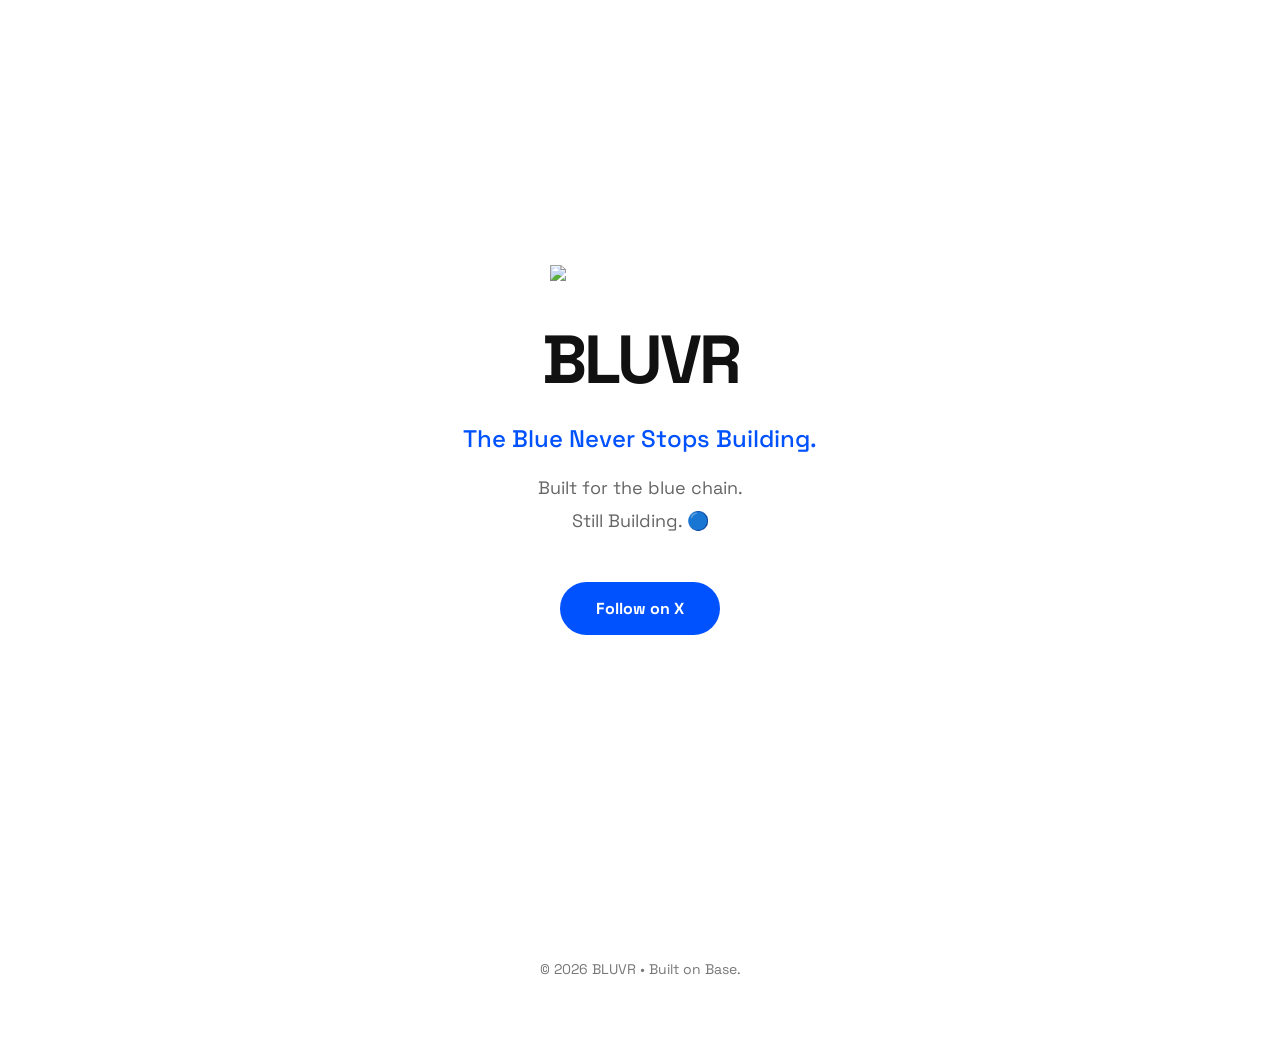
==== index.html @ ae6163a9 "Create index.html" ====
<!DOCTYPE html>
<html lang="en">
<head>
<meta charset="UTF-8">
<meta name="viewport" content="width=device-width, initial-scale=1.0">
<title>BLUVR</title>

<link rel="preconnect" href="https://fonts.googleapis.com">
<link href="https://fonts.googleapis.com/css2?family=Space+Grotesk:wght@400;600;700&display=swap" rel="stylesheet">

<style>

*{
margin:0;
padding:0;
box-sizing:border-box;
}

body{

font-family:'Space Grotesk',sans-serif;

background:#ffffff;

color:#111;

overflow-x:hidden;

}

.hero{

height:100vh;

display:flex;

flex-direction:column;

justify-content:center;

align-items:center;

text-align:center;

padding:30px;

}

.logo{

width:180px;

margin-bottom:35px;

animation:float 4s ease-in-out infinite;

}

h1{

font-size:68px;

font-weight:700;

letter-spacing:-3px;

}

h2{

margin-top:20px;

font-size:24px;

font-weight:500;

color:#0052FF;

}

p{

margin-top:18px;

font-size:18px;

max-width:650px;

line-height:1.8;

color:#666;

}

.button{

margin-top:45px;

display:inline-block;

padding:16px 36px;

background:#0052FF;

color:white;

text-decoration:none;

border-radius:999px;

font-weight:700;

transition:.25s;

}

.button:hover{

transform:translateY(-2px);

box-shadow:0 10px 30px rgba(0,82,255,.25);

}

footer{

padding:60px;

text-align:center;

font-size:14px;

color:#777;

}

@keyframes float{

0%{transform:translateY(0);}

50%{transform:translateY(-12px);}

100%{transform:translateY(0);}

}

</style>

</head>

<body>

<section class="hero">

<img src="assets/mascot.png" class="logo">

<h1>BLUVR</h1>

<h2>The Blue Never Stops Building.</h2>

<p>

Built for the blue chain.<br>

Still Building. 🔵

</p>

<a class="button"

href="https://x.com/BLUVRxyz"

target="_blank">

Follow on X

</a>

</section>

<footer>

© 2026 BLUVR • Built on Base.

</footer>

</body>

</html>
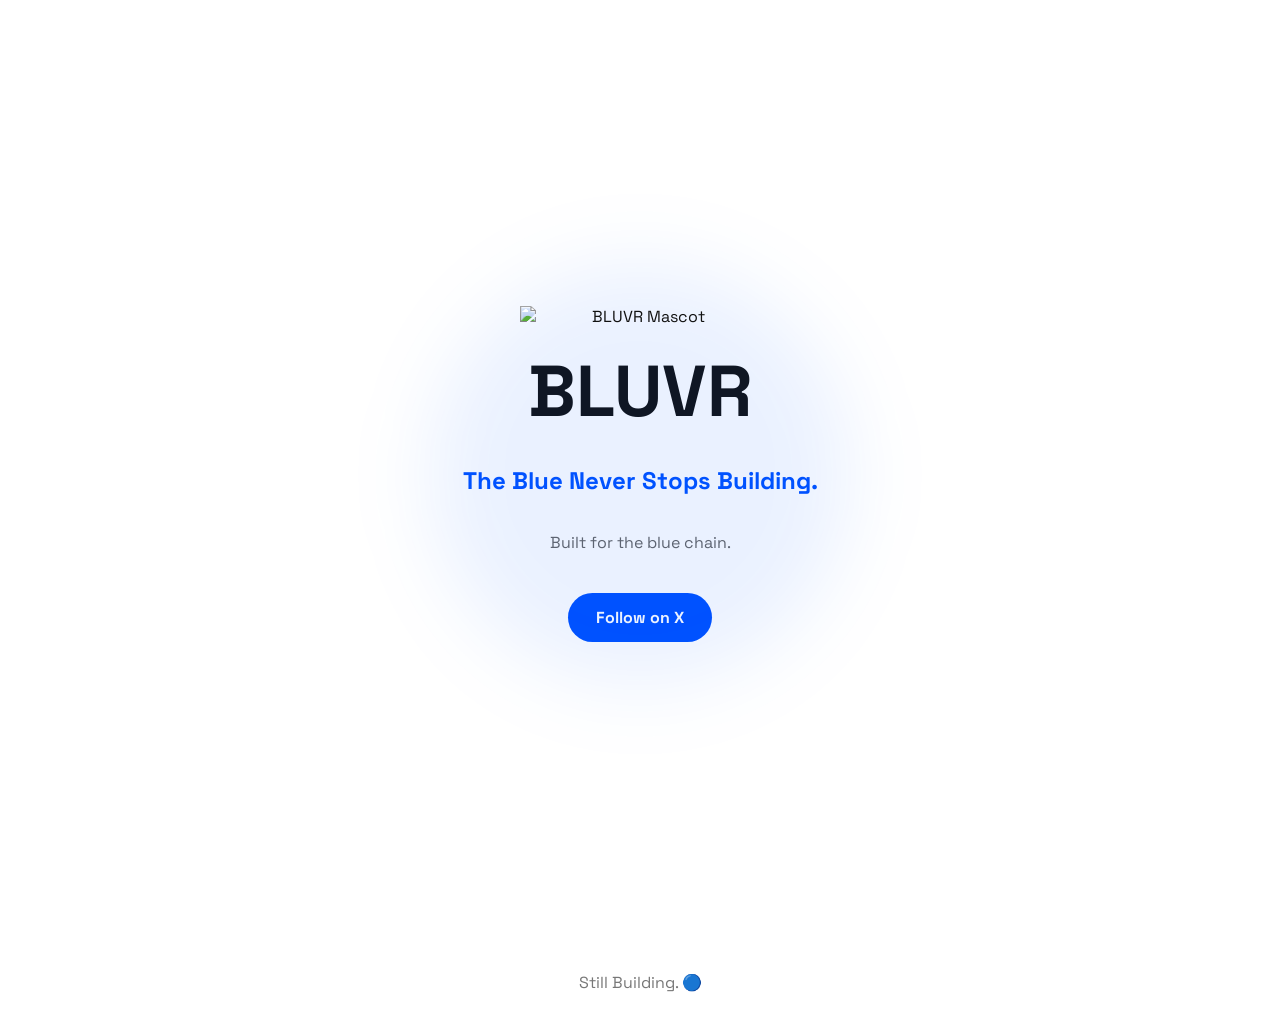
==== commit a304b682: "Add files via upload" ====
--- a/index.html
+++ b/index.html
@@ -1,189 +1,12 @@
-<!DOCTYPE html>
-<html lang="en">
-<head>
-<meta charset="UTF-8">
-<meta name="viewport" content="width=device-width, initial-scale=1.0">
-<title>BLUVR</title>
-
-<link rel="preconnect" href="https://fonts.googleapis.com">
-<link href="https://fonts.googleapis.com/css2?family=Space+Grotesk:wght@400;600;700&display=swap" rel="stylesheet">
-
-<style>
-
-*{
-margin:0;
-padding:0;
-box-sizing:border-box;
-}
-
-body{
-
-font-family:'Space Grotesk',sans-serif;
-
-background:#ffffff;
-
-color:#111;
-
-overflow-x:hidden;
-
-}
-
-.hero{
-
-height:100vh;
-
-display:flex;
-
-flex-direction:column;
-
-justify-content:center;
-
-align-items:center;
-
-text-align:center;
-
-padding:30px;
-
-}
-
-.logo{
-
-width:180px;
-
-margin-bottom:35px;
-
-animation:float 4s ease-in-out infinite;
-
-}
-
-h1{
-
-font-size:68px;
-
-font-weight:700;
-
-letter-spacing:-3px;
-
-}
-
-h2{
-
-margin-top:20px;
-
-font-size:24px;
-
-font-weight:500;
-
-color:#0052FF;
-
-}
-
-p{
-
-margin-top:18px;
-
-font-size:18px;
-
-max-width:650px;
-
-line-height:1.8;
-
-color:#666;
-
-}
-
-.button{
-
-margin-top:45px;
-
-display:inline-block;
-
-padding:16px 36px;
-
-background:#0052FF;
-
-color:white;
-
-text-decoration:none;
-
-border-radius:999px;
-
-font-weight:700;
-
-transition:.25s;
-
-}
-
-.button:hover{
-
-transform:translateY(-2px);
-
-box-shadow:0 10px 30px rgba(0,82,255,.25);
-
-}
-
-footer{
-
-padding:60px;
-
-text-align:center;
-
-font-size:14px;
-
-color:#777;
-
-}
-
-@keyframes float{
-
-0%{transform:translateY(0);}
-
-50%{transform:translateY(-12px);}
-
-100%{transform:translateY(0);}
-
-}
-
-</style>
-
-</head>
-
-<body>
-
-<section class="hero">
-
-<img src="assets/mascot.png" class="logo">
-
+<!DOCTYPE html><html><head><meta charset='utf-8'><meta name='viewport' content='width=device-width,initial-scale=1'>
+<title>BLUVR</title><link rel='stylesheet' href='style.css'>
+<link href='https://fonts.googleapis.com/css2?family=Space+Grotesk:wght@400;600;700&display=swap' rel='stylesheet'></head>
+<body><main class='hero'>
+<div class='circle'></div>
+<img class='mascot' src='assets/mascot.png' alt='BLUVR Mascot'>
 <h1>BLUVR</h1>
-
 <h2>The Blue Never Stops Building.</h2>
-
-<p>
-
-Built for the blue chain.<br>
-
-Still Building. 🔵
-
-</p>
-
-<a class="button"
-
-href="https://x.com/BLUVRxyz"
-
-target="_blank">
-
-Follow on X
-
-</a>
-
-</section>
-
-<footer>
-
-© 2026 BLUVR • Built on Base.
-
-</footer>
-
-</body>
-
-</html>
+<p>Built for the blue chain.</p>
+<a href='https://x.com/BLUVRxyz' target='_blank'>Follow on X</a>
+</main><footer>Still Building. 🔵</footer>
+<script src='script.js'></script></body></html>
--- a/style.css
+++ b/style.css
@@ -0,0 +1,7 @@
+body{margin:0;font-family:'Space Grotesk',sans-serif;background:#fff;color:#111}
+.hero{min-height:100vh;display:flex;flex-direction:column;justify-content:center;align-items:center;text-align:center;padding:24px}
+.circle{position:absolute;width:420px;height:420px;border-radius:50%;background:#0052ff15;filter:blur(40px)}
+.mascot{width:240px;z-index:1;animation:f 4s ease-in-out infinite}
+h1{font-size:72px;margin:18px 0 8px}h2{color:#0052FF}p{color:#666}
+a{margin-top:24px;background:#0052FF;color:#fff;padding:14px 28px;border-radius:999px;text-decoration:none;font-weight:700}
+footer{text-align:center;padding:24px;color:#777}@keyframes f{50%{transform:translateY(-10px)}}
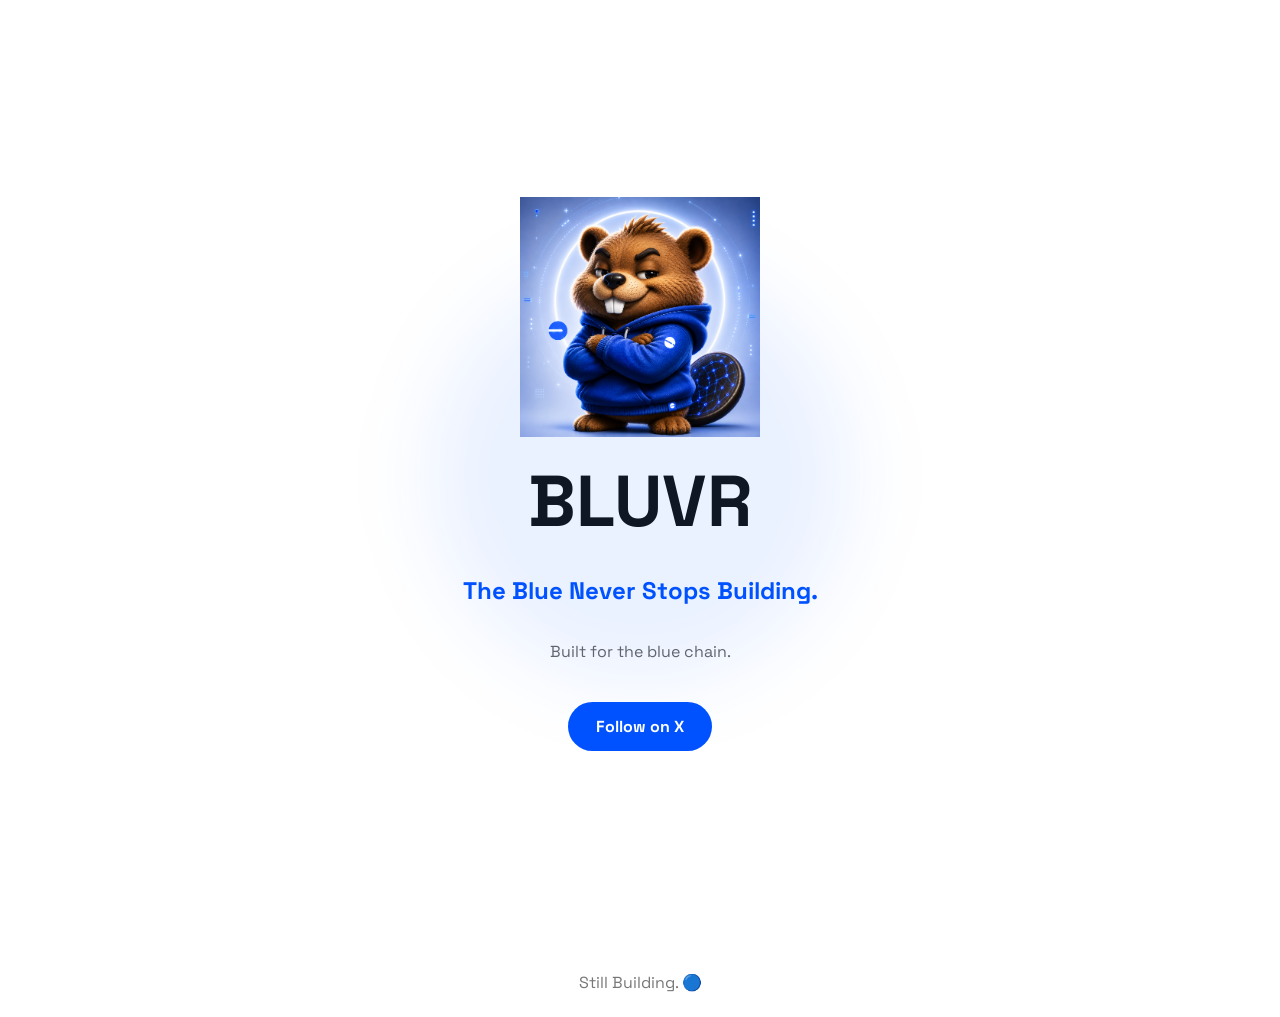
==== commit 5d472992: "Update index.html Fix mascot path" ====
--- a/index.html
+++ b/index.html
@@ -3,10 +3,10 @@
 <link href='https://fonts.googleapis.com/css2?family=Space+Grotesk:wght@400;600;700&display=swap' rel='stylesheet'></head>
 <body><main class='hero'>
 <div class='circle'></div>
-<img class='mascot' src='assets/mascot.png' alt='BLUVR Mascot'>
+<img class='mascot' src='mascot.png' alt='BLUVR Mascot'>
 <h1>BLUVR</h1>
 <h2>The Blue Never Stops Building.</h2>
 <p>Built for the blue chain.</p>
 <a href='https://x.com/BLUVRxyz' target='_blank'>Follow on X</a>
 </main><footer>Still Building. 🔵</footer>
-<script src='script.js'></script></body></html>+<script src='script.js'></script></body></html>
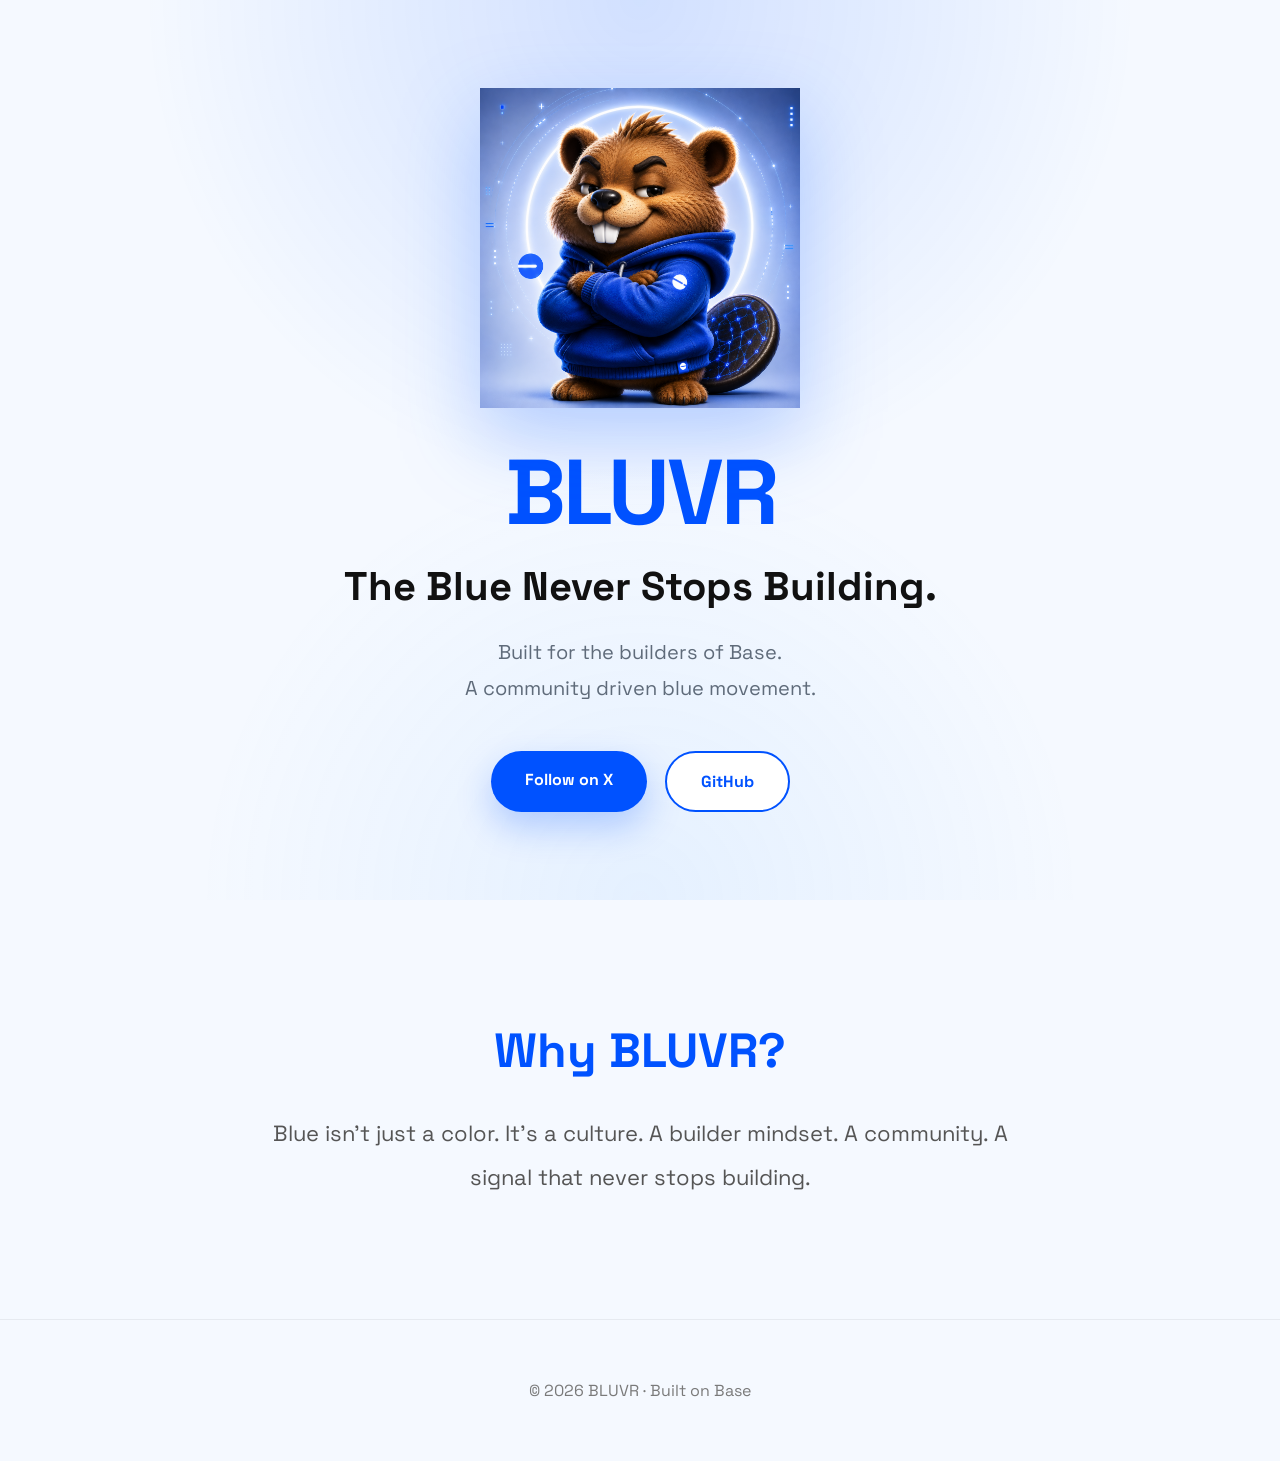
==== commit d0a90e7c: "Landing page redesign" ====
--- a/index.html
+++ b/index.html
@@ -1,12 +1,89 @@
-<!DOCTYPE html><html><head><meta charset='utf-8'><meta name='viewport' content='width=device-width,initial-scale=1'>
-<title>BLUVR</title><link rel='stylesheet' href='style.css'>
-<link href='https://fonts.googleapis.com/css2?family=Space+Grotesk:wght@400;600;700&display=swap' rel='stylesheet'></head>
-<body><main class='hero'>
-<div class='circle'></div>
-<img class='mascot' src='mascot.png' alt='BLUVR Mascot'>
+<!DOCTYPE html>
+<html lang="en">
+<head>
+<meta charset="UTF-8">
+<meta name="viewport" content="width=device-width, initial-scale=1.0">
+
+<title>BLUVR</title>
+<meta name="description" content="The Blue Never Stops Building.">
+
+<meta property="og:title" content="BLUVR">
+<meta property="og:description" content="The Blue Never Stops Building.">
+<meta property="og:image" content="https://bluvrofficial.github.io/bluvr/og-image.png">
+<meta property="og:url" content="https://bluvrofficial.github.io/bluvr/">
+<meta property="og:type" content="website">
+
+<meta name="twitter:card" content="summary_large_image">
+<meta name="twitter:title" content="BLUVR">
+<meta name="twitter:description" content="The Blue Never Stops Building.">
+<meta name="twitter:image" content="https://bluvrofficial.github.io/bluvr/og-image.png">
+
+<link rel="icon" href="favicon.ico">
+<link rel="stylesheet" href="style.css">
+
+<link rel="preconnect" href="https://fonts.googleapis.com">
+<link rel="preconnect" href="https://fonts.gstatic.com" crossorigin>
+
+<link href="https://fonts.googleapis.com/css2?family=Space+Grotesk:wght@400;600;700;800&display=swap" rel="stylesheet">
+
+</head>
+
+<body>
+
+<div class="bg"></div>
+
+<section class="hero">
+
+<img src="mascot.png" class="mascot" alt="BLUVR">
+
 <h1>BLUVR</h1>
+
 <h2>The Blue Never Stops Building.</h2>
-<p>Built for the blue chain.</p>
-<a href='https://x.com/BLUVRxyz' target='_blank'>Follow on X</a>
-</main><footer>Still Building. 🔵</footer>
-<script src='script.js'></script></body></html>
+
+<p>
+Built for the builders of Base.<br>
+A community driven blue movement.
+</p>
+
+<div class="buttons">
+
+<a href="https://x.com/BLUVRxyz" target="_blank">
+Follow on X
+</a>
+
+<a href="https://github.com/bluvrofficial/bluvr" target="_blank" class="secondary">
+GitHub
+</a>
+
+</div>
+
+</section>
+
+<section class="about">
+
+<h3>Why BLUVR?</h3>
+
+<p>
+Blue isn't just a color.
+
+It's a culture.
+
+A builder mindset.
+
+A community.
+
+A signal that never stops building.
+</p>
+
+</section>
+
+<footer>
+
+© 2026 BLUVR · Built on Base
+
+</footer>
+
+<script src="script.js"></script>
+
+</body>
+</html>
--- a/style.css
+++ b/style.css
@@ -1,7 +1,167 @@
-body{margin:0;font-family:'Space Grotesk',sans-serif;background:#fff;color:#111}
-.hero{min-height:100vh;display:flex;flex-direction:column;justify-content:center;align-items:center;text-align:center;padding:24px}
-.circle{position:absolute;width:420px;height:420px;border-radius:50%;background:#0052ff15;filter:blur(40px)}
-.mascot{width:240px;z-index:1;animation:f 4s ease-in-out infinite}
-h1{font-size:72px;margin:18px 0 8px}h2{color:#0052FF}p{color:#666}
-a{margin-top:24px;background:#0052FF;color:#fff;padding:14px 28px;border-radius:999px;text-decoration:none;font-weight:700}
-footer{text-align:center;padding:24px;color:#777}@keyframes f{50%{transform:translateY(-10px)}}+*{
+margin:0;
+padding:0;
+box-sizing:border-box;
+}
+
+body{
+font-family:'Space Grotesk',sans-serif;
+background:#f5f9ff;
+color:#111;
+overflow-x:hidden;
+}
+
+.bg{
+position:fixed;
+inset:0;
+background:
+radial-gradient(circle at top,#0052ff25,transparent 45%),
+radial-gradient(circle at bottom,#4fa3ff18,transparent 40%);
+z-index:-1;
+}
+
+.hero{
+min-height:100vh;
+display:flex;
+flex-direction:column;
+justify-content:center;
+align-items:center;
+text-align:center;
+padding:40px 24px;
+}
+
+.mascot{
+width:320px;
+max-width:90%;
+filter:drop-shadow(0 30px 40px rgba(0,82,255,.25));
+animation:float 4s ease-in-out infinite;
+}
+
+h1{
+font-size:92px;
+font-weight:800;
+color:#0052FF;
+margin-top:25px;
+letter-spacing:-3px;
+}
+
+h2{
+font-size:40px;
+margin-top:10px;
+font-weight:700;
+}
+
+.hero p{
+margin-top:22px;
+font-size:20px;
+color:#5f6b7a;
+line-height:1.8;
+max-width:620px;
+}
+
+.buttons{
+display:flex;
+gap:18px;
+margin-top:45px;
+flex-wrap:wrap;
+justify-content:center;
+}
+
+.buttons a{
+padding:18px 34px;
+border-radius:999px;
+text-decoration:none;
+font-weight:700;
+transition:.25s;
+}
+
+.buttons a:first-child{
+background:#0052FF;
+color:white;
+box-shadow:0 15px 35px rgba(0,82,255,.25);
+}
+
+.buttons a:first-child:hover{
+transform:translateY(-4px);
+}
+
+.secondary{
+background:white;
+color:#0052FF;
+border:2px solid #0052FF;
+}
+
+.secondary:hover{
+background:#0052FF;
+color:white;
+}
+
+.about{
+max-width:820px;
+margin:auto;
+padding:120px 24px;
+text-align:center;
+}
+
+.about h3{
+font-size:48px;
+margin-bottom:30px;
+color:#0052FF;
+}
+
+.about p{
+font-size:22px;
+line-height:2;
+color:#555;
+}
+
+footer{
+padding:60px 20px;
+text-align:center;
+color:#7a7a7a;
+border-top:1px solid rgba(0,0,0,.06);
+}
+
+@keyframes float{
+
+0%{
+transform:translateY(0px);
+}
+
+50%{
+transform:translateY(-18px);
+}
+
+100%{
+transform:translateY(0px);
+}
+
+}
+
+@media(max-width:768px){
+
+h1{
+font-size:58px;
+}
+
+h2{
+font-size:28px;
+}
+
+.hero p{
+font-size:18px;
+}
+
+.about h3{
+font-size:36px;
+}
+
+.about p{
+font-size:18px;
+}
+
+.mascot{
+width:220px;
+}
+
+}
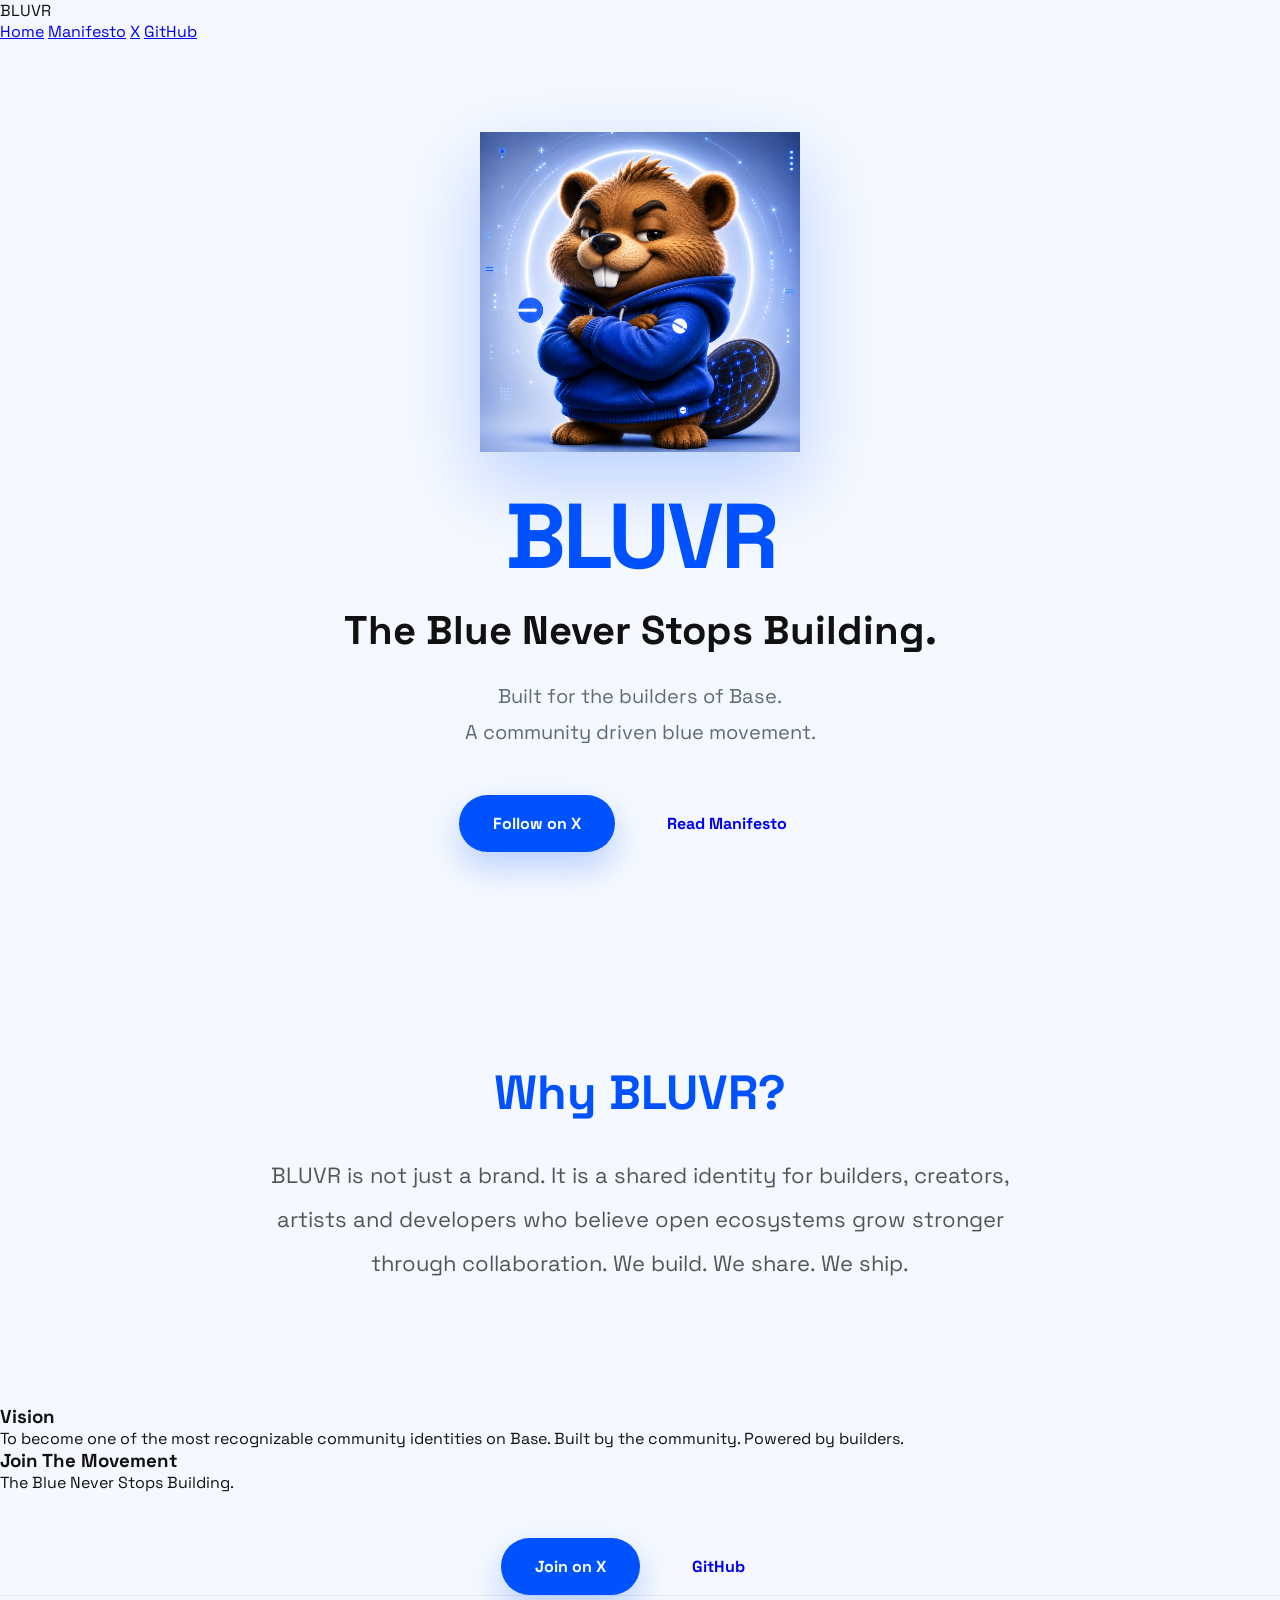
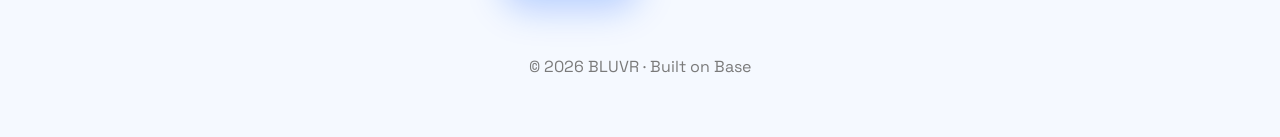
==== commit 517ed7aa: "Homepage V2" ====
--- a/index.html
+++ b/index.html
@@ -5,20 +5,14 @@
 <meta name="viewport" content="width=device-width, initial-scale=1.0">
 
 <title>BLUVR</title>
+
 <meta name="description" content="The Blue Never Stops Building.">
 
 <meta property="og:title" content="BLUVR">
 <meta property="og:description" content="The Blue Never Stops Building.">
-<meta property="og:image" content="https://bluvrofficial.github.io/bluvr/og-image.png">
-<meta property="og:url" content="https://bluvrofficial.github.io/bluvr/">
+<meta property="og:image" content="og-image.png">
 <meta property="og:type" content="website">
 
-<meta name="twitter:card" content="summary_large_image">
-<meta name="twitter:title" content="BLUVR">
-<meta name="twitter:description" content="The Blue Never Stops Building.">
-<meta name="twitter:image" content="https://bluvrofficial.github.io/bluvr/og-image.png">
-
-<link rel="icon" href="favicon.ico">
 <link rel="stylesheet" href="style.css">
 
 <link rel="preconnect" href="https://fonts.googleapis.com">
@@ -30,11 +24,33 @@
 
 <body>
 
-<div class="bg"></div>
+<nav>
+
+<div class="logo">
+
+BLUVR
+
+</div>
+
+<div class="menu">
+
+<a href="index.html">Home</a>
+
+<a href="manifesto.html">Manifesto</a>
+
+<a href="https://x.com/BLUVRxyz" target="_blank">X</a>
+
+<a href="https://github.com/bluvrofficial/bluvr" target="_blank">GitHub</a>
+
+</div>
+
+</nav>
 
 <section class="hero">
 
-<img src="mascot.png" class="mascot" alt="BLUVR">
+<div class="circle"></div>
+
+<img src="mascot.png" class="mascot" alt="BLUVR Mascot">
 
 <h1>BLUVR</h1>
 
@@ -51,7 +67,65 @@
 Follow on X
 </a>
 
-<a href="https://github.com/bluvrofficial/bluvr" target="_blank" class="secondary">
+<a href="manifesto.html">
+Read Manifesto
+</a>
+
+</div>
+
+</section>
+<section class="about">
+
+<h3>Why BLUVR?</h3>
+
+<p>
+
+BLUVR is not just a brand.
+
+It is a shared identity for builders, creators, artists and developers
+who believe open ecosystems grow stronger through collaboration.
+
+We build.
+We share.
+We ship.
+
+</p>
+
+</section>
+
+<section class="vision">
+
+<h3>Vision</h3>
+
+<p>
+
+To become one of the most recognizable community identities on Base.
+
+Built by the community.
+
+Powered by builders.
+
+</p>
+
+</section>
+
+<section class="cta">
+
+<h3>Join The Movement</h3>
+
+<p>
+
+The Blue Never Stops Building.
+
+</p>
+
+<div class="buttons">
+
+<a href="https://x.com/BLUVRxyz" target="_blank">
+Join on X
+</a>
+
+<a href="https://github.com/bluvrofficial/bluvr" target="_blank">
 GitHub
 </a>
 
@@ -59,31 +133,14 @@
 
 </section>
 
-<section class="about">
-
-<h3>Why BLUVR?</h3>
+<footer>
 
 <p>
-Blue isn't just a color.
-
-It's a culture.
-
-A builder mindset.
-
-A community.
-
-A signal that never stops building.
-</p>
-
-</section>
-
-<footer>
 
 © 2026 BLUVR · Built on Base
 
+</p>
+
 </footer>
-
-<script src="script.js"></script>
-
 </body>
-</html>+</html>
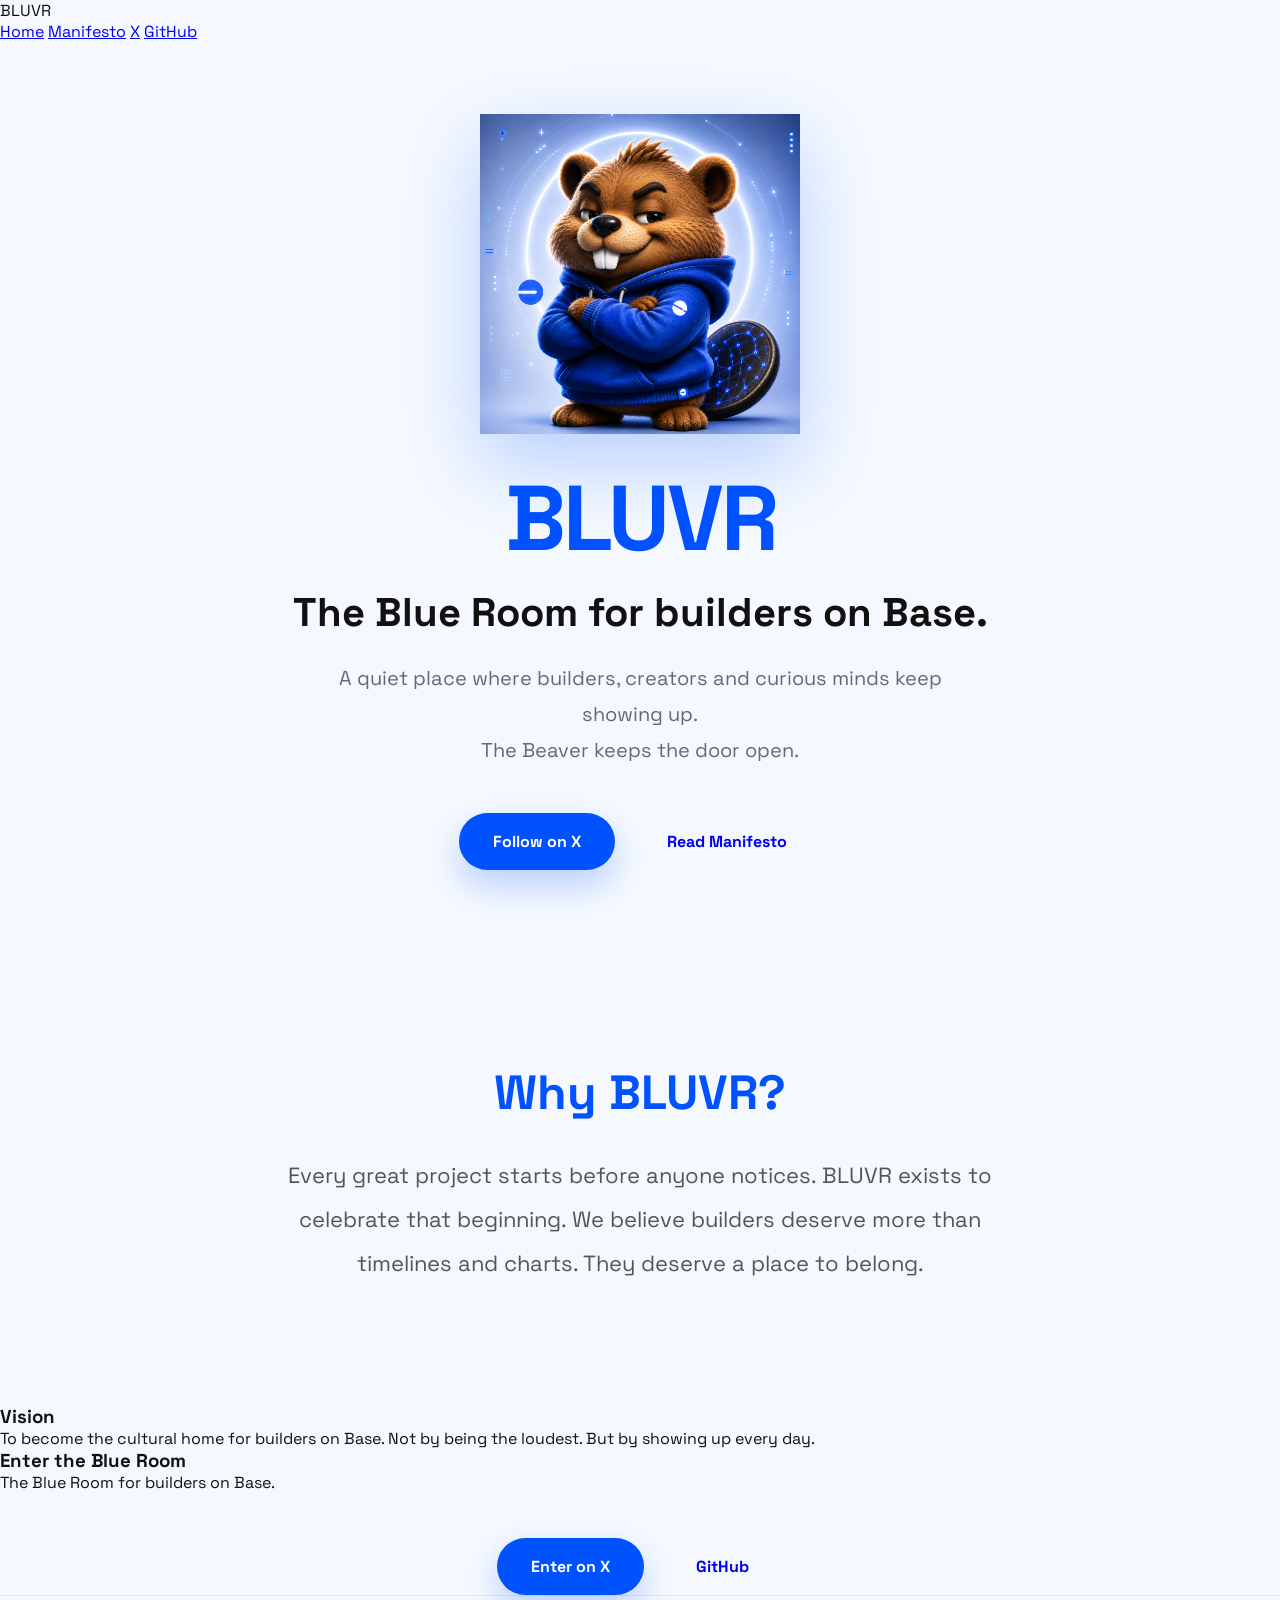
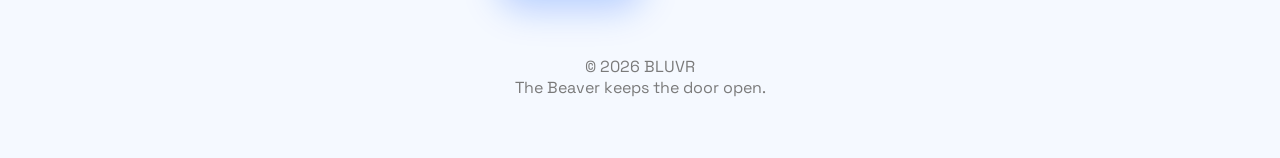
==== commit da33615e: "Update homepage copy" ====
--- a/index.html
+++ b/index.html
@@ -6,10 +6,10 @@
 
 <title>BLUVR</title>
 
-<meta name="description" content="The Blue Never Stops Building.">
+<meta name="description" content="The Blue Room for builders on Base.">
 
 <meta property="og:title" content="BLUVR">
-<meta property="og:description" content="The Blue Never Stops Building.">
+<meta property="og:description" content="The Blue Room for builders on Base.">
 <meta property="og:image" content="og-image.png">
 <meta property="og:type" content="website">
 
@@ -54,11 +54,11 @@
 
 <h1>BLUVR</h1>
 
-<h2>The Blue Never Stops Building.</h2>
+<h2>The Blue Room for builders on Base.</h2>
 
 <p>
-Built for the builders of Base.<br>
-A community driven blue movement.
+A quiet place where builders, creators and curious minds keep showing up.<br>
+The Beaver keeps the door open.
 </p>
 
 <div class="buttons">
@@ -80,14 +80,13 @@
 
 <p>
 
-BLUVR is not just a brand.
+Every great project starts before anyone notices.
 
-It is a shared identity for builders, creators, artists and developers
-who believe open ecosystems grow stronger through collaboration.
+BLUVR exists to celebrate that beginning.
 
-We build.
-We share.
-We ship.
+We believe builders deserve more than timelines and charts.
+
+They deserve a place to belong.
 
 </p>
 
@@ -99,11 +98,11 @@
 
 <p>
 
-To become one of the most recognizable community identities on Base.
+To become the cultural home for builders on Base.
 
-Built by the community.
+Not by being the loudest.
 
-Powered by builders.
+But by showing up every day.
 
 </p>
 
@@ -111,18 +110,18 @@
 
 <section class="cta">
 
-<h3>Join The Movement</h3>
+<h3>Enter the Blue Room</h3>
 
 <p>
 
-The Blue Never Stops Building.
+The Blue Room for builders on Base.
 
 </p>
 
 <div class="buttons">
 
 <a href="https://x.com/BLUVRxyz" target="_blank">
-Join on X
+Enter on X
 </a>
 
 <a href="https://github.com/bluvrofficial/bluvr" target="_blank">
@@ -137,7 +136,7 @@
 
 <p>
 
-© 2026 BLUVR · Built on Base
+© 2026 BLUVR<br>The Beaver keeps the door open.
 
 </p>
 
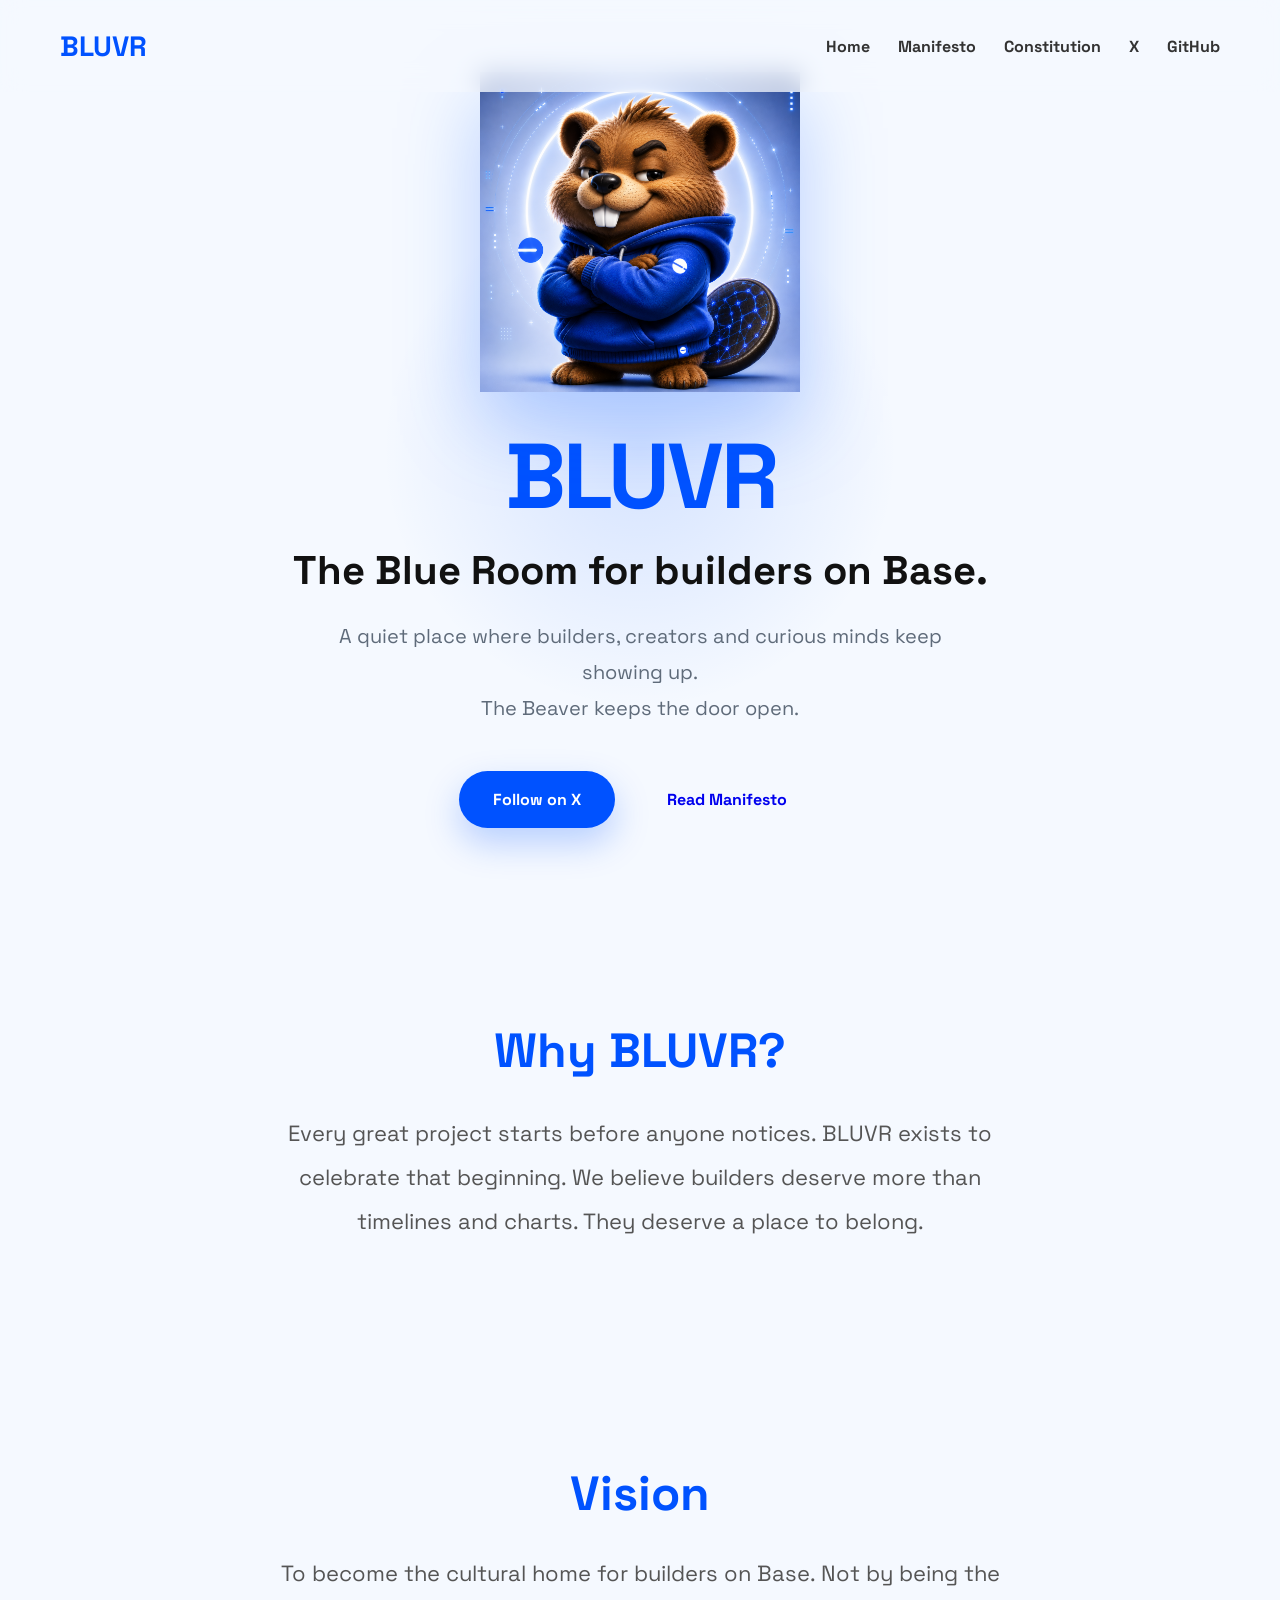
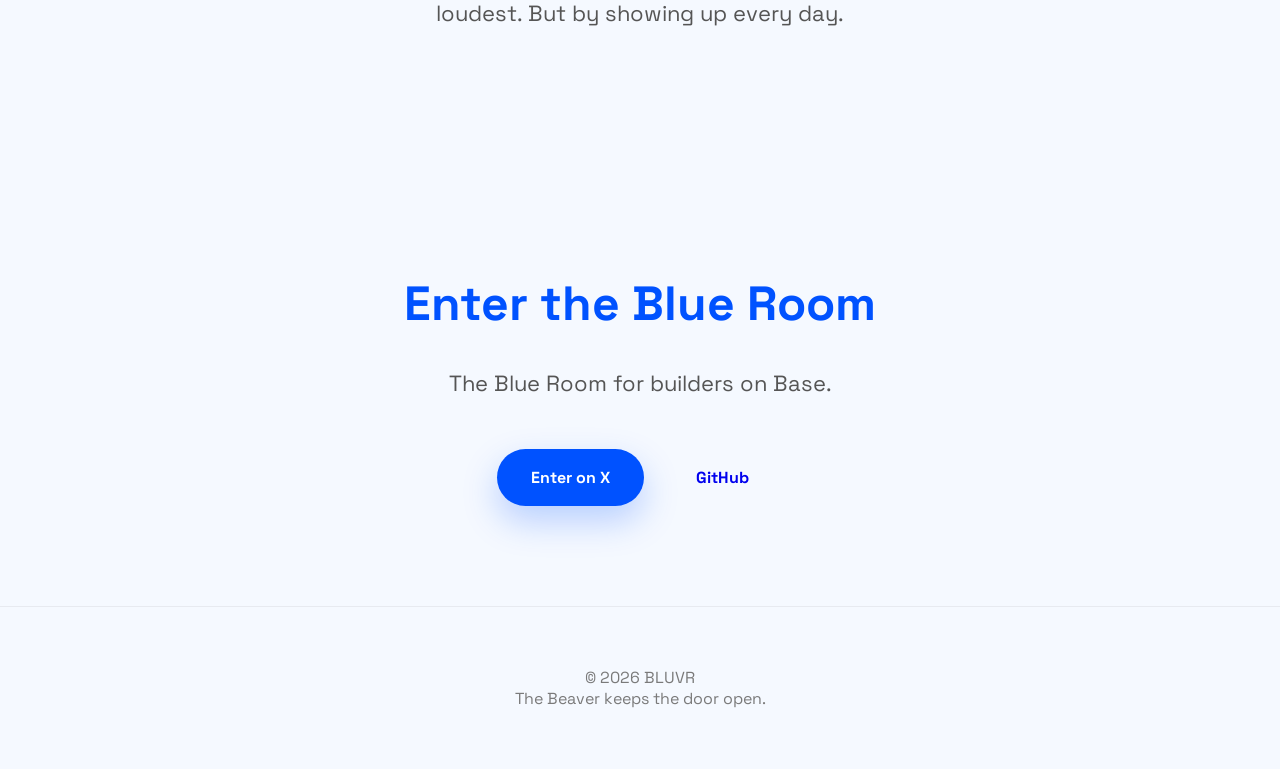
==== commit 19876742: "Add Constitution to navigation" ====
--- a/index.html
+++ b/index.html
@@ -37,6 +37,7 @@
 <a href="index.html">Home</a>
 
 <a href="manifesto.html">Manifesto</a>
+<a href="constitution.html">Constitution</a>
 
 <a href="https://x.com/BLUVRxyz" target="_blank">X</a>
 
--- a/style.css
+++ b/style.css
@@ -164,4 +164,87 @@
 width:220px;
 }
 
-}+}
+nav{
+width:100%;
+padding:28px 60px;
+display:flex;
+justify-content:space-between;
+align-items:center;
+position:fixed;
+top:0;
+left:0;
+z-index:100;
+background:rgba(245,249,255,.75);
+backdrop-filter:blur(12px);
+}
+
+.logo{
+font-size:28px;
+font-weight:800;
+color:#0052FF;
+}
+
+.menu{
+display:flex;
+gap:28px;
+}
+
+.menu a{
+text-decoration:none;
+font-weight:700;
+color:#333;
+transition:.2s;
+}
+
+.menu a:hover{
+color:#0052FF;
+}
+
+.circle{
+position:absolute;
+width:520px;
+height:520px;
+border-radius:50%;
+background:radial-gradient(circle,#0052ff22,transparent 70%);
+z-index:-1;
+}
+
+.vision,
+.cta{
+max-width:820px;
+margin:auto;
+padding:100px 24px;
+text-align:center;
+}
+
+.vision h3,
+.cta h3{
+font-size:48px;
+color:#0052FF;
+margin-bottom:30px;
+}
+
+.vision p,
+.cta p{
+font-size:22px;
+line-height:1.8;
+color:#555;
+margin-bottom:40px;
+}
+
+@media(max-width:768px){
+
+nav{
+padding:20px;
+flex-direction:column;
+gap:15px;
+}
+
+.menu{
+flex-wrap:wrap;
+justify-content:center;
+gap:16px;
+}
+
+}
